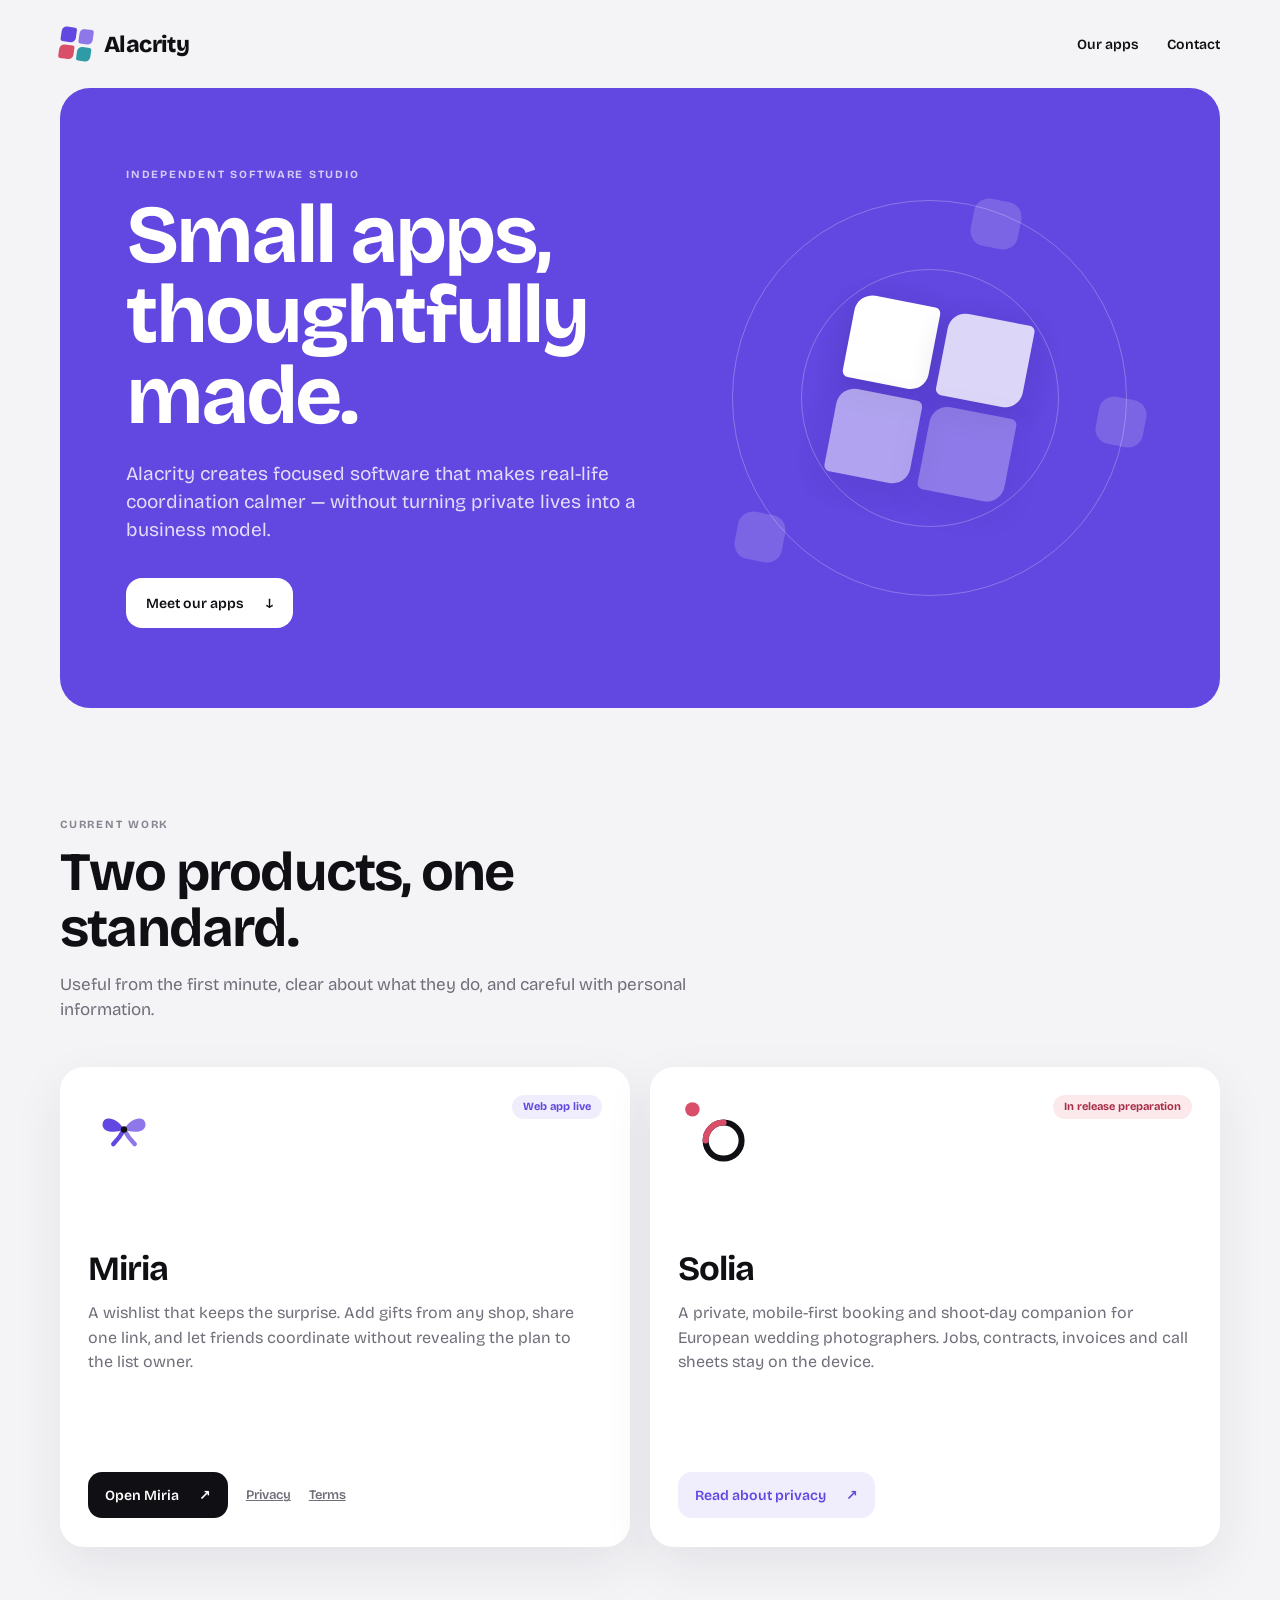
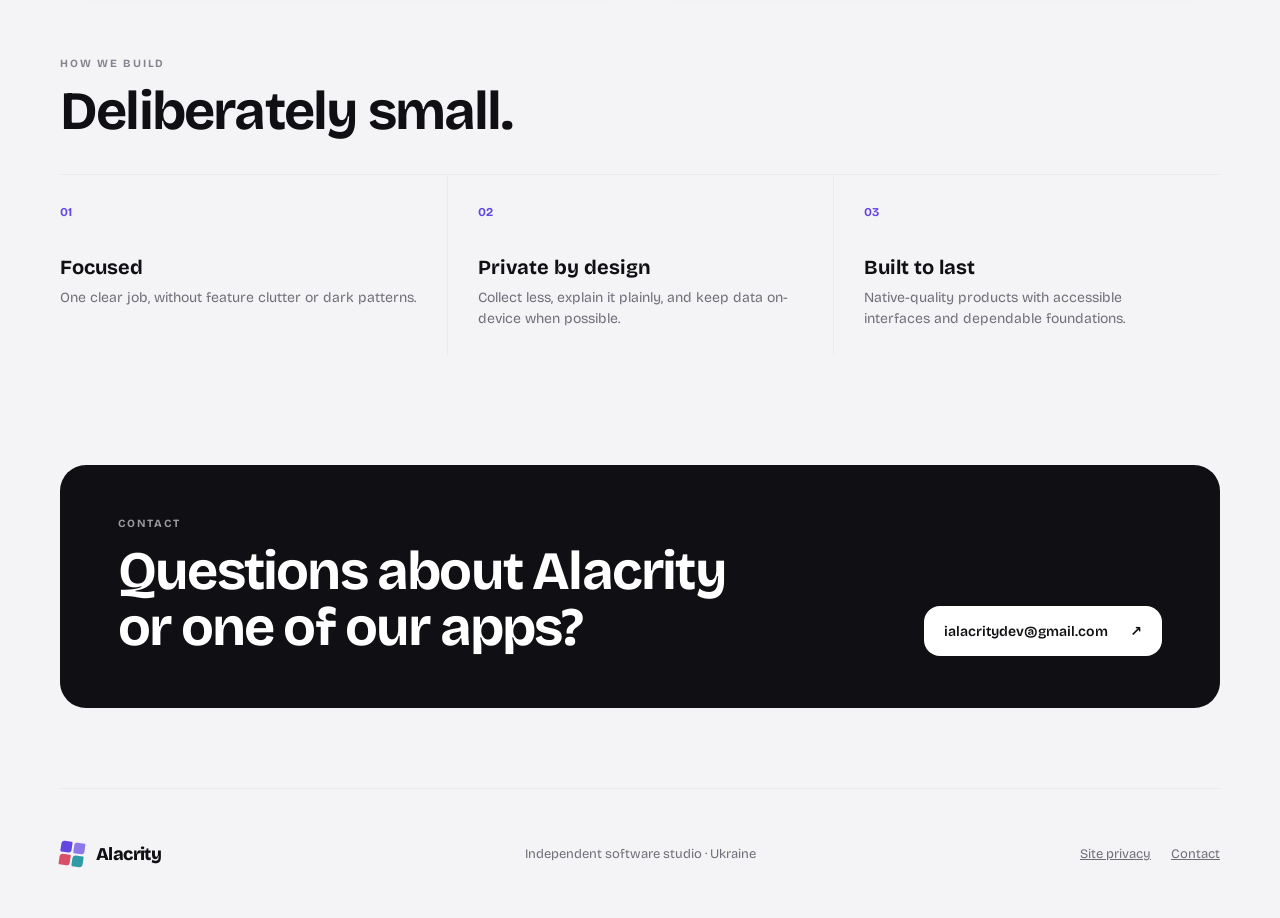
==== index.html @ c8553bc2 "Launch Alacrity studio site" ====
<!doctype html>
<html lang="en">
  <head>
    <meta charset="utf-8" />
    <meta name="viewport" content="width=device-width, initial-scale=1" />
    <meta name="theme-color" content="#F4F4F6" media="(prefers-color-scheme: light)" />
    <meta name="theme-color" content="#0E0E12" media="(prefers-color-scheme: dark)" />
    <meta name="description" content="Alacrity is an independent software studio creating focused, privacy-minded apps." />
    <title>Alacrity — independent software studio</title>
    <link rel="icon" href="/favicon.svg" type="image/svg+xml" />
    <link rel="stylesheet" href="/styles.css" />
  </head>
  <body>
    <header class="nav shell">
      <a class="brand pressable" href="/" aria-label="Alacrity home">
        <span class="brand-mark" aria-hidden="true"><i></i><i></i><i></i><i></i></span>
        <span>Alacrity</span>
      </a>
      <nav aria-label="Main navigation">
        <a class="nav-link pressable" href="#work">Our apps</a>
        <a class="nav-link pressable" href="mailto:ialacritydev@gmail.com">Contact</a>
      </nav>
    </header>

    <main>
      <section class="hero shell">
        <div class="hero-copy">
          <p class="eyebrow">Independent software studio</p>
          <h1>Small apps, thoughtfully made.</h1>
          <p class="lead">Alacrity creates focused software that makes real-life coordination calmer — without turning private lives into a business model.</p>
          <a class="button pressable" href="#work">Meet our apps <span aria-hidden="true">↓</span></a>
        </div>
        <div class="hero-art" aria-hidden="true">
          <div class="orbit orbit-one"></div>
          <div class="orbit orbit-two"></div>
          <div class="tile tile-one"></div>
          <div class="tile tile-two"></div>
          <div class="tile tile-three"></div>
          <div class="art-core"><span></span><span></span><span></span><span></span></div>
        </div>
      </section>

      <section class="section shell" id="work" aria-labelledby="work-title">
        <div class="section-heading">
          <p class="eyebrow">Current work</p>
          <h2 id="work-title">Two products, one standard.</h2>
          <p>Useful from the first minute, clear about what they do, and careful with personal information.</p>
        </div>

        <div class="projects">
          <article class="project project-miria">
            <div class="project-top">
              <img class="app-icon" src="/assets/miria.svg" alt="" width="72" height="72" />
              <span class="status">Web app live</span>
            </div>
            <div>
              <h3>Miria</h3>
              <p>A wishlist that keeps the surprise. Add gifts from any shop, share one link, and let friends coordinate without revealing the plan to the list owner.</p>
            </div>
            <div class="project-links">
              <a class="project-link pressable" href="https://miria-xi.vercel.app">Open Miria <span aria-hidden="true">↗</span></a>
              <a class="text-link pressable" href="https://arch3nemy.github.io/miria-privacy/">Privacy</a>
              <a class="text-link pressable" href="https://miria-xi.vercel.app/terms">Terms</a>
            </div>
          </article>

          <article class="project project-solia">
            <div class="project-top">
              <img class="app-icon" src="/assets/solia.svg" alt="" width="72" height="72" />
              <span class="status status-rose">In release preparation</span>
            </div>
            <div>
              <h3>Solia</h3>
              <p>A private, mobile-first booking and shoot-day companion for European wedding photographers. Jobs, contracts, invoices and call sheets stay on the device.</p>
            </div>
            <div class="project-links">
              <a class="project-link project-link-soft pressable" href="https://arch3nemy.github.io/solia-privacy/">Read about privacy <span aria-hidden="true">↗</span></a>
            </div>
          </article>
        </div>
      </section>

      <section class="principles shell" aria-labelledby="principles-title">
        <div class="section-heading compact">
          <p class="eyebrow">How we build</p>
          <h2 id="principles-title">Deliberately small.</h2>
        </div>
        <div class="principle-grid">
          <article><span class="number">01</span><h3>Focused</h3><p>One clear job, without feature clutter or dark patterns.</p></article>
          <article><span class="number">02</span><h3>Private by design</h3><p>Collect less, explain it plainly, and keep data on-device when possible.</p></article>
          <article><span class="number">03</span><h3>Built to last</h3><p>Native-quality products with accessible interfaces and dependable foundations.</p></article>
        </div>
      </section>

      <section class="contact shell">
        <div>
          <p class="eyebrow eyebrow-light">Contact</p>
          <h2>Questions about Alacrity or one of our apps?</h2>
        </div>
        <a class="button button-light pressable" href="mailto:ialacritydev@gmail.com">ialacritydev@gmail.com <span aria-hidden="true">↗</span></a>
      </section>
    </main>

    <footer class="footer shell">
      <div class="footer-brand"><span class="brand-mark small" aria-hidden="true"><i></i><i></i><i></i><i></i></span><span>Alacrity</span></div>
      <p>Independent software studio · Ukraine</p>
      <div class="footer-links"><a href="/privacy/">Site privacy</a><a href="mailto:ialacritydev@gmail.com">Contact</a></div>
    </footer>
  </body>
</html>
---- styles.css ----
@font-face{font-family:Bricolage;src:url('/assets/bricolage_400.ttf') format('truetype');font-weight:400;font-display:swap}
@font-face{font-family:Bricolage;src:url('/assets/bricolage_600.ttf') format('truetype');font-weight:600;font-display:swap}
@font-face{font-family:Bricolage;src:url('/assets/bricolage_700.ttf') format('truetype');font-weight:700;font-display:swap}
@font-face{font-family:Bricolage;src:url('/assets/bricolage_800.ttf') format('truetype');font-weight:800;font-display:swap}
:root{--background:#f4f4f6;--surface:#fff;--ink:#101014;--muted:#6f6f7a;--faint:#858590;--hairline:#eaeaef;--primary:#6247e0;--primary-soft:#f0edfd;--on-primary-soft:#6247e0;--money:#d94e68;--money-soft:#fbe9ec;--on-money-soft:#a92e48;--contrast:#101014;--on-contrast:#fff;--shadow:0 18px 50px rgba(32,27,58,.08)}
*{box-sizing:border-box}html{scroll-behavior:smooth}body{margin:0;background:var(--background);color:var(--ink);font-family:Bricolage,system-ui,sans-serif;-webkit-font-smoothing:antialiased}.shell{width:min(1160px,calc(100% - 40px));margin-inline:auto}.pressable{transition:transform 140ms cubic-bezier(.05,.7,.1,1),opacity 140ms ease}.pressable:active{transform:scale(.978)}a{color:inherit}.nav{height:88px;display:flex;align-items:center;justify-content:space-between}.brand,.footer-brand{display:inline-flex;align-items:center;gap:12px;font-size:23px;font-weight:800;letter-spacing:-.6px;text-decoration:none}.brand-mark{width:32px;height:32px;display:grid;grid-template-columns:1fr 1fr;gap:3px;transform:rotate(8deg)}.brand-mark i{display:block;background:var(--primary);border-radius:5px 2px 5px 2px}.brand-mark i:nth-child(2){background:#8e78e9}.brand-mark i:nth-child(3){background:#d94e68}.brand-mark i:nth-child(4){background:#2f9ba6}.brand-mark.small{width:24px;height:24px;gap:2px}.brand-mark.small i{border-radius:3px 1px 3px 1px}nav{display:flex;align-items:center;gap:28px}.nav-link{font-size:14px;font-weight:600;text-decoration:none}.hero{min-height:620px;border-radius:30px;background:var(--primary);color:#fff;padding:66px;display:grid;grid-template-columns:minmax(0,1.08fr) minmax(320px,.92fr);align-items:center;gap:52px;overflow:hidden;position:relative}.hero-copy{position:relative;z-index:2}.eyebrow{margin:0 0 14px;font-size:11px;line-height:1.2;font-weight:700;letter-spacing:1.76px;text-transform:uppercase;color:var(--faint)}.hero .eyebrow{color:rgba(255,255,255,.72)}h1,h2,h3,p{margin-top:0}.hero h1{max-width:680px;margin-bottom:24px;font-size:clamp(48px,7vw,82px);line-height:.98;letter-spacing:-3px}.lead{max-width:610px;margin-bottom:34px;font-size:19px;line-height:1.48;color:rgba(255,255,255,.82)}.button{display:inline-flex;align-items:center;justify-content:space-between;gap:22px;min-height:50px;padding:0 20px;border-radius:16px;background:var(--contrast);color:var(--on-contrast);font-size:14px;font-weight:600;text-decoration:none}.hero .button{background:#fff;color:#101014}.hero-art{position:relative;aspect-ratio:1;max-width:430px;margin:auto;width:100%}.orbit{position:absolute;border:1px solid rgba(255,255,255,.26);border-radius:50%}.orbit-one{inset:4%}.orbit-two{inset:20%}.art-core{position:absolute;inset:29%;display:grid;grid-template-columns:1fr 1fr;gap:10px;transform:rotate(11deg)}.art-core span{background:#fff;border-radius:18px 6px 18px 6px;box-shadow:0 8px 30px rgba(31,19,87,.2)}.art-core span:nth-child(2){opacity:.78}.art-core span:nth-child(3){opacity:.5}.art-core span:nth-child(4){opacity:.28}.tile{position:absolute;width:48px;height:48px;border-radius:15px;background:rgba(255,255,255,.16);transform:rotate(11deg)}.tile-one{top:4%;right:29%}.tile-two{right:0;top:50%}.tile-three{left:5%;bottom:12%}.section{padding-block:110px}.section-heading{max-width:640px;margin-bottom:44px}.section-heading h2,.principles h2,.contact h2{margin-bottom:14px;font-size:clamp(34px,5vw,54px);line-height:1.04;letter-spacing:-1.8px}.section-heading>p:last-child{font-size:17px;line-height:1.5;color:var(--muted)}.projects{display:grid;grid-template-columns:1fr 1fr;gap:20px}.project{min-height:480px;padding:28px;border-radius:24px;background:var(--surface);display:flex;flex-direction:column;justify-content:space-between;gap:46px;box-shadow:var(--shadow)}.project-top{display:flex;align-items:flex-start;justify-content:space-between;gap:16px}.app-icon{display:block;border-radius:18px}.status{display:inline-flex;min-height:24px;align-items:center;padding:0 11px;border-radius:999px;background:var(--primary-soft);color:var(--on-primary-soft);font-size:11px;font-weight:700}.status-rose{background:var(--money-soft);color:var(--on-money-soft)}.project h3{font-size:34px;letter-spacing:-1px;margin-bottom:12px}.project p{font-size:16px;line-height:1.55;color:var(--muted);max-width:510px}.project-links{display:flex;align-items:center;gap:18px;flex-wrap:wrap}.project-link{min-height:46px;padding:0 17px;border-radius:14px;background:var(--contrast);color:var(--on-contrast);display:inline-flex;align-items:center;gap:20px;text-decoration:none;font-size:14px;font-weight:600}.project-link-soft{background:var(--primary-soft);color:var(--on-primary-soft)}.text-link{font-size:13px;font-weight:600;color:var(--muted)}.principles{padding-bottom:110px}.compact{margin-bottom:34px}.principle-grid{border-top:1px solid var(--hairline);display:grid;grid-template-columns:repeat(3,1fr)}.principle-grid article{padding:30px 30px 12px 0}.principle-grid article+article{padding-left:30px;border-left:1px solid var(--hairline)}.number{display:block;margin-bottom:36px;color:var(--primary);font-weight:700;font-size:12px}.principle-grid h3{font-size:20px;margin-bottom:8px}.principle-grid p{color:var(--muted);line-height:1.5;font-size:14px}.contact{margin-bottom:80px;padding:52px 58px;border-radius:26px;background:var(--contrast);color:var(--on-contrast);display:flex;align-items:flex-end;justify-content:space-between;gap:40px}.contact h2{max-width:670px;margin-bottom:0}.eyebrow-light{color:rgba(255,255,255,.58)}.button-light{background:#fff;color:#101014;white-space:nowrap}.footer{min-height:130px;border-top:1px solid var(--hairline);display:grid;grid-template-columns:1fr auto 1fr;align-items:center;gap:20px}.footer-brand{font-size:18px}.footer p{margin:0;color:var(--muted);font-size:13px}.footer-links{justify-self:end;display:flex;gap:20px}.footer-links a{font-size:13px;color:var(--muted)}.policy{max-width:760px;padding:74px 0 100px}.policy h1{font-size:clamp(48px,8vw,72px);letter-spacing:-2.5px;line-height:1;margin-bottom:22px}.policy-lead{font-size:20px;line-height:1.5;color:var(--muted);margin-bottom:58px}.policy section{padding:30px 0;border-top:1px solid var(--hairline)}.policy section h2{font-size:22px;margin-bottom:10px}.policy section p{line-height:1.6;color:var(--muted)}.policy section a{color:var(--ink);font-weight:600}.policy>.button{margin-top:28px}
@media(max-width:800px){.hero{min-height:auto;padding:44px 30px;grid-template-columns:1fr}.hero-art{max-width:320px}.projects{grid-template-columns:1fr}.project{min-height:430px}.principle-grid{grid-template-columns:1fr}.principle-grid article,.principle-grid article+article{padding:25px 0;border-left:0;border-top:1px solid var(--hairline)}.principle-grid{border-top:0}.number{margin-bottom:18px}.contact{align-items:flex-start;flex-direction:column}.footer{padding:32px 0;grid-template-columns:1fr 1fr}.footer p{grid-column:1/-1;grid-row:2}.footer-links{justify-self:end}}
@media(max-width:520px){.shell{width:min(100% - 32px,1160px)}.nav{height:74px}.nav nav{gap:16px}.nav nav .nav-link:first-child{display:none}.hero{width:100%;border-radius:0;padding:48px 20px 36px}.hero h1{font-size:47px;letter-spacing:-2px}.lead{font-size:17px}.hero-art{max-width:250px}.section{padding-block:76px}.project{padding:22px;min-height:440px}.contact{width:100%;border-radius:0;margin-bottom:0;padding:44px 20px}.contact .button{width:100%}.footer{border-top:0}.footer-links{display:none}}
@media(prefers-reduced-motion:reduce){html{scroll-behavior:auto}.pressable{transition:none}}
@media(prefers-color-scheme:dark){:root{--background:#0e0e12;--surface:#1a1a21;--ink:#f2f2f5;--muted:#a8a8b3;--faint:#858590;--hairline:#2a2a33;--primary-soft:#262048;--on-primary-soft:#b9aaff;--money-soft:#3a1f27;--on-money-soft:#f7a3b0;--contrast:#f2f2f5;--on-contrast:#0e0e12;--shadow:none}.app-icon{background:#fff}.project-link-soft{color:var(--on-primary-soft)}}
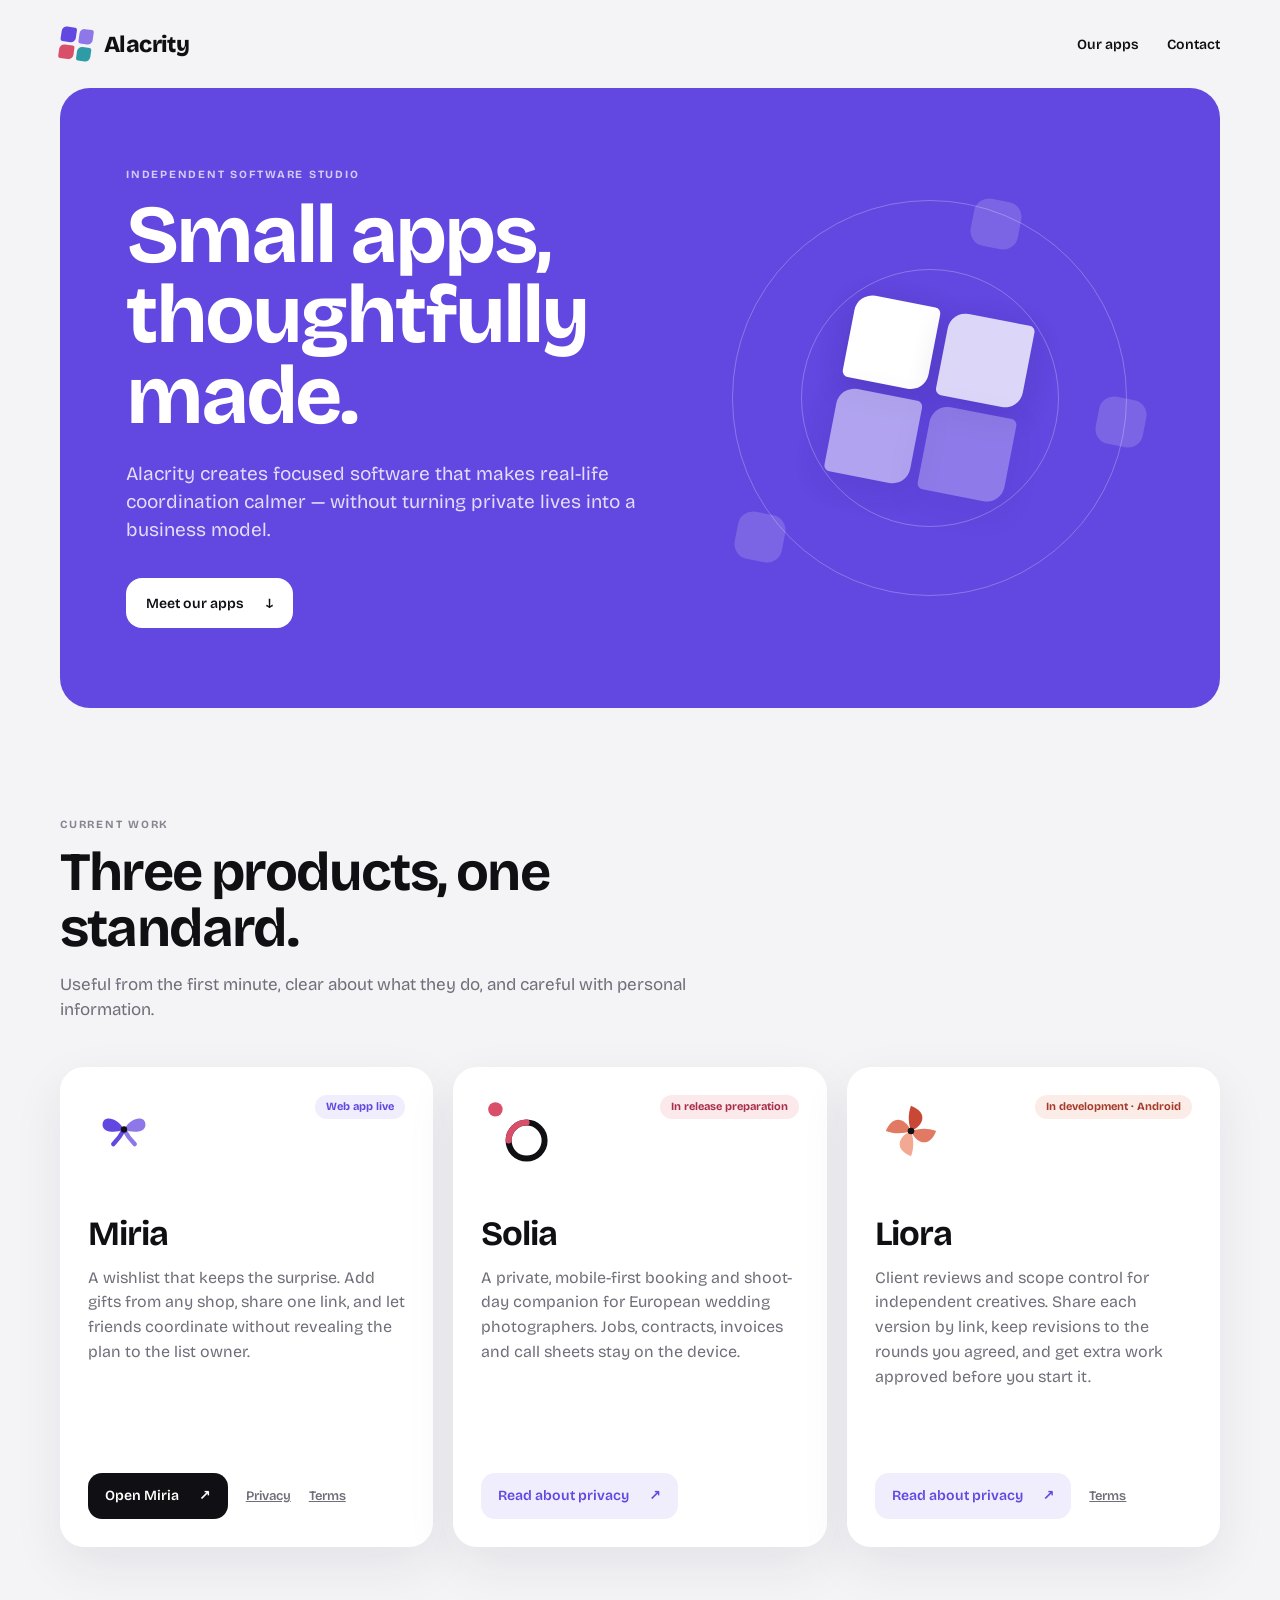
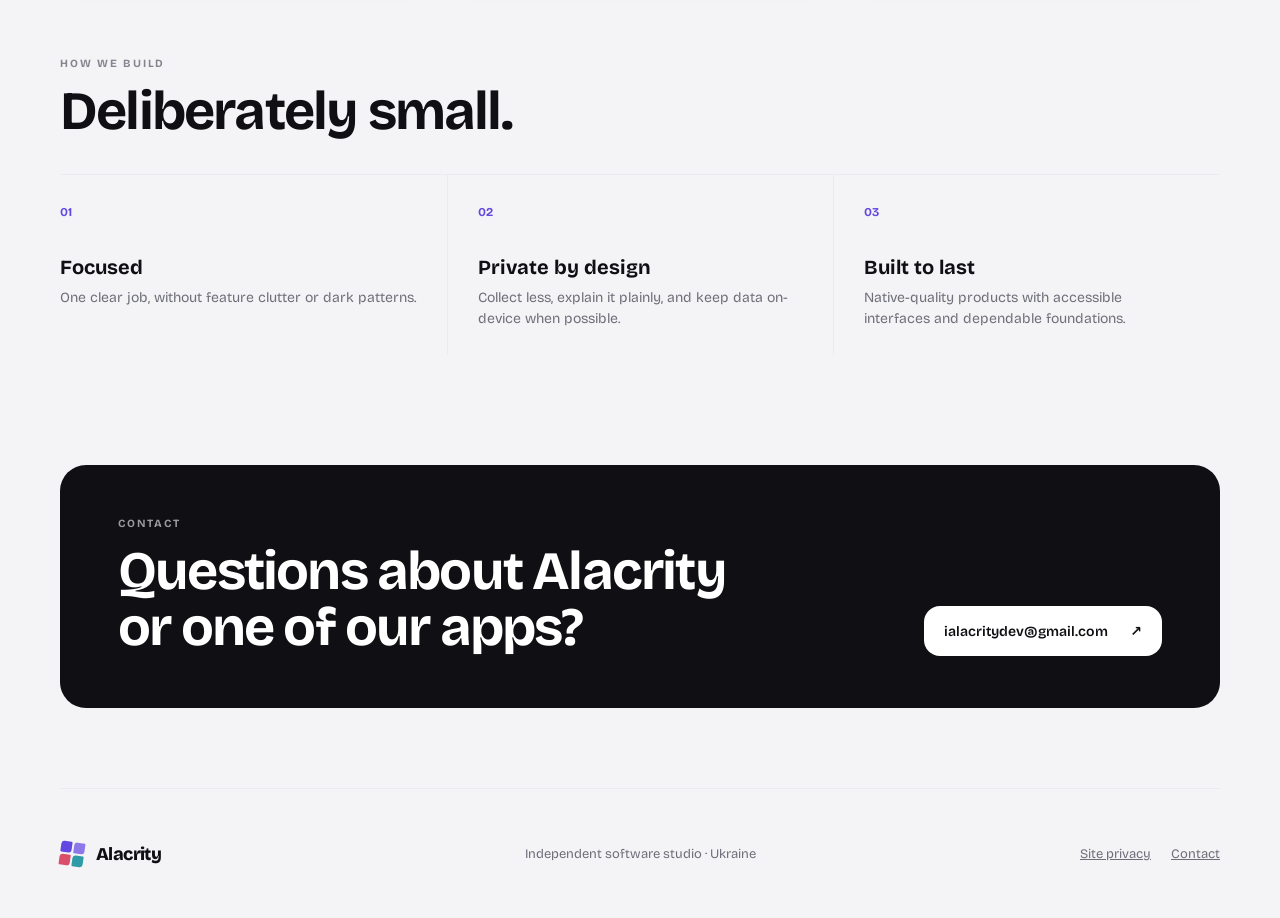
==== commit 3abc369e: "Add Liora to the apps section A third card with the pinwheel mark, an "In development · Android" sta" ====
--- a/index.html
+++ b/index.html
@@ -43,7 +43,7 @@
       <section class="section shell" id="work" aria-labelledby="work-title">
         <div class="section-heading">
           <p class="eyebrow">Current work</p>
-          <h2 id="work-title">Two products, one standard.</h2>
+          <h2 id="work-title">Three products, one standard.</h2>
           <p>Useful from the first minute, clear about what they do, and careful with personal information.</p>
         </div>
 
@@ -77,6 +77,20 @@
               <a class="project-link project-link-soft pressable" href="https://arch3nemy.github.io/solia-privacy/">Read about privacy <span aria-hidden="true">↗</span></a>
             </div>
           </article>
+          <article class="project project-liora">
+            <div class="project-top">
+              <img class="app-icon" src="/assets/liora.svg" alt="" width="72" height="72" />
+              <span class="status status-coral">In development · Android</span>
+            </div>
+            <div>
+              <h3>Liora</h3>
+              <p>Client reviews and scope control for independent creatives. Share each version by link, keep revisions to the rounds you agreed, and get extra work approved before you start it.</p>
+            </div>
+            <div class="project-links">
+              <a class="project-link project-link-soft pressable" href="https://liora-864c6.web.app/privacy">Read about privacy <span aria-hidden="true">↗</span></a>
+              <a class="text-link pressable" href="https://liora-864c6.web.app/terms">Terms</a>
+            </div>
+          </article>
         </div>
       </section>
 
--- a/styles.css
+++ b/styles.css
@@ -2,9 +2,10 @@
 @font-face{font-family:Bricolage;src:url('/assets/bricolage_600.ttf') format('truetype');font-weight:600;font-display:swap}
 @font-face{font-family:Bricolage;src:url('/assets/bricolage_700.ttf') format('truetype');font-weight:700;font-display:swap}
 @font-face{font-family:Bricolage;src:url('/assets/bricolage_800.ttf') format('truetype');font-weight:800;font-display:swap}
-:root{--background:#f4f4f6;--surface:#fff;--ink:#101014;--muted:#6f6f7a;--faint:#858590;--hairline:#eaeaef;--primary:#6247e0;--primary-soft:#f0edfd;--on-primary-soft:#6247e0;--money:#d94e68;--money-soft:#fbe9ec;--on-money-soft:#a92e48;--contrast:#101014;--on-contrast:#fff;--shadow:0 18px 50px rgba(32,27,58,.08)}
-*{box-sizing:border-box}html{scroll-behavior:smooth}body{margin:0;background:var(--background);color:var(--ink);font-family:Bricolage,system-ui,sans-serif;-webkit-font-smoothing:antialiased}.shell{width:min(1160px,calc(100% - 40px));margin-inline:auto}.pressable{transition:transform 140ms cubic-bezier(.05,.7,.1,1),opacity 140ms ease}.pressable:active{transform:scale(.978)}a{color:inherit}.nav{height:88px;display:flex;align-items:center;justify-content:space-between}.brand,.footer-brand{display:inline-flex;align-items:center;gap:12px;font-size:23px;font-weight:800;letter-spacing:-.6px;text-decoration:none}.brand-mark{width:32px;height:32px;display:grid;grid-template-columns:1fr 1fr;gap:3px;transform:rotate(8deg)}.brand-mark i{display:block;background:var(--primary);border-radius:5px 2px 5px 2px}.brand-mark i:nth-child(2){background:#8e78e9}.brand-mark i:nth-child(3){background:#d94e68}.brand-mark i:nth-child(4){background:#2f9ba6}.brand-mark.small{width:24px;height:24px;gap:2px}.brand-mark.small i{border-radius:3px 1px 3px 1px}nav{display:flex;align-items:center;gap:28px}.nav-link{font-size:14px;font-weight:600;text-decoration:none}.hero{min-height:620px;border-radius:30px;background:var(--primary);color:#fff;padding:66px;display:grid;grid-template-columns:minmax(0,1.08fr) minmax(320px,.92fr);align-items:center;gap:52px;overflow:hidden;position:relative}.hero-copy{position:relative;z-index:2}.eyebrow{margin:0 0 14px;font-size:11px;line-height:1.2;font-weight:700;letter-spacing:1.76px;text-transform:uppercase;color:var(--faint)}.hero .eyebrow{color:rgba(255,255,255,.72)}h1,h2,h3,p{margin-top:0}.hero h1{max-width:680px;margin-bottom:24px;font-size:clamp(48px,7vw,82px);line-height:.98;letter-spacing:-3px}.lead{max-width:610px;margin-bottom:34px;font-size:19px;line-height:1.48;color:rgba(255,255,255,.82)}.button{display:inline-flex;align-items:center;justify-content:space-between;gap:22px;min-height:50px;padding:0 20px;border-radius:16px;background:var(--contrast);color:var(--on-contrast);font-size:14px;font-weight:600;text-decoration:none}.hero .button{background:#fff;color:#101014}.hero-art{position:relative;aspect-ratio:1;max-width:430px;margin:auto;width:100%}.orbit{position:absolute;border:1px solid rgba(255,255,255,.26);border-radius:50%}.orbit-one{inset:4%}.orbit-two{inset:20%}.art-core{position:absolute;inset:29%;display:grid;grid-template-columns:1fr 1fr;gap:10px;transform:rotate(11deg)}.art-core span{background:#fff;border-radius:18px 6px 18px 6px;box-shadow:0 8px 30px rgba(31,19,87,.2)}.art-core span:nth-child(2){opacity:.78}.art-core span:nth-child(3){opacity:.5}.art-core span:nth-child(4){opacity:.28}.tile{position:absolute;width:48px;height:48px;border-radius:15px;background:rgba(255,255,255,.16);transform:rotate(11deg)}.tile-one{top:4%;right:29%}.tile-two{right:0;top:50%}.tile-three{left:5%;bottom:12%}.section{padding-block:110px}.section-heading{max-width:640px;margin-bottom:44px}.section-heading h2,.principles h2,.contact h2{margin-bottom:14px;font-size:clamp(34px,5vw,54px);line-height:1.04;letter-spacing:-1.8px}.section-heading>p:last-child{font-size:17px;line-height:1.5;color:var(--muted)}.projects{display:grid;grid-template-columns:1fr 1fr;gap:20px}.project{min-height:480px;padding:28px;border-radius:24px;background:var(--surface);display:flex;flex-direction:column;justify-content:space-between;gap:46px;box-shadow:var(--shadow)}.project-top{display:flex;align-items:flex-start;justify-content:space-between;gap:16px}.app-icon{display:block;border-radius:18px}.status{display:inline-flex;min-height:24px;align-items:center;padding:0 11px;border-radius:999px;background:var(--primary-soft);color:var(--on-primary-soft);font-size:11px;font-weight:700}.status-rose{background:var(--money-soft);color:var(--on-money-soft)}.project h3{font-size:34px;letter-spacing:-1px;margin-bottom:12px}.project p{font-size:16px;line-height:1.55;color:var(--muted);max-width:510px}.project-links{display:flex;align-items:center;gap:18px;flex-wrap:wrap}.project-link{min-height:46px;padding:0 17px;border-radius:14px;background:var(--contrast);color:var(--on-contrast);display:inline-flex;align-items:center;gap:20px;text-decoration:none;font-size:14px;font-weight:600}.project-link-soft{background:var(--primary-soft);color:var(--on-primary-soft)}.text-link{font-size:13px;font-weight:600;color:var(--muted)}.principles{padding-bottom:110px}.compact{margin-bottom:34px}.principle-grid{border-top:1px solid var(--hairline);display:grid;grid-template-columns:repeat(3,1fr)}.principle-grid article{padding:30px 30px 12px 0}.principle-grid article+article{padding-left:30px;border-left:1px solid var(--hairline)}.number{display:block;margin-bottom:36px;color:var(--primary);font-weight:700;font-size:12px}.principle-grid h3{font-size:20px;margin-bottom:8px}.principle-grid p{color:var(--muted);line-height:1.5;font-size:14px}.contact{margin-bottom:80px;padding:52px 58px;border-radius:26px;background:var(--contrast);color:var(--on-contrast);display:flex;align-items:flex-end;justify-content:space-between;gap:40px}.contact h2{max-width:670px;margin-bottom:0}.eyebrow-light{color:rgba(255,255,255,.58)}.button-light{background:#fff;color:#101014;white-space:nowrap}.footer{min-height:130px;border-top:1px solid var(--hairline);display:grid;grid-template-columns:1fr auto 1fr;align-items:center;gap:20px}.footer-brand{font-size:18px}.footer p{margin:0;color:var(--muted);font-size:13px}.footer-links{justify-self:end;display:flex;gap:20px}.footer-links a{font-size:13px;color:var(--muted)}.policy{max-width:760px;padding:74px 0 100px}.policy h1{font-size:clamp(48px,8vw,72px);letter-spacing:-2.5px;line-height:1;margin-bottom:22px}.policy-lead{font-size:20px;line-height:1.5;color:var(--muted);margin-bottom:58px}.policy section{padding:30px 0;border-top:1px solid var(--hairline)}.policy section h2{font-size:22px;margin-bottom:10px}.policy section p{line-height:1.6;color:var(--muted)}.policy section a{color:var(--ink);font-weight:600}.policy>.button{margin-top:28px}
+:root{--background:#f4f4f6;--surface:#fff;--ink:#101014;--muted:#6f6f7a;--faint:#858590;--hairline:#eaeaef;--primary:#6247e0;--primary-soft:#f0edfd;--on-primary-soft:#6247e0;--money:#d94e68;--money-soft:#fbe9ec;--on-money-soft:#a92e48;--coral-soft:#fcece7;--on-coral-soft:#a63a2b;--contrast:#101014;--on-contrast:#fff;--shadow:0 18px 50px rgba(32,27,58,.08)}
+*{box-sizing:border-box}html{scroll-behavior:smooth}body{margin:0;background:var(--background);color:var(--ink);font-family:Bricolage,system-ui,sans-serif;-webkit-font-smoothing:antialiased}.shell{width:min(1160px,calc(100% - 40px));margin-inline:auto}.pressable{transition:transform 140ms cubic-bezier(.05,.7,.1,1),opacity 140ms ease}.pressable:active{transform:scale(.978)}a{color:inherit}.nav{height:88px;display:flex;align-items:center;justify-content:space-between}.brand,.footer-brand{display:inline-flex;align-items:center;gap:12px;font-size:23px;font-weight:800;letter-spacing:-.6px;text-decoration:none}.brand-mark{width:32px;height:32px;display:grid;grid-template-columns:1fr 1fr;gap:3px;transform:rotate(8deg)}.brand-mark i{display:block;background:var(--primary);border-radius:5px 2px 5px 2px}.brand-mark i:nth-child(2){background:#8e78e9}.brand-mark i:nth-child(3){background:#d94e68}.brand-mark i:nth-child(4){background:#2f9ba6}.brand-mark.small{width:24px;height:24px;gap:2px}.brand-mark.small i{border-radius:3px 1px 3px 1px}nav{display:flex;align-items:center;gap:28px}.nav-link{font-size:14px;font-weight:600;text-decoration:none}.hero{min-height:620px;border-radius:30px;background:var(--primary);color:#fff;padding:66px;display:grid;grid-template-columns:minmax(0,1.08fr) minmax(320px,.92fr);align-items:center;gap:52px;overflow:hidden;position:relative}.hero-copy{position:relative;z-index:2}.eyebrow{margin:0 0 14px;font-size:11px;line-height:1.2;font-weight:700;letter-spacing:1.76px;text-transform:uppercase;color:var(--faint)}.hero .eyebrow{color:rgba(255,255,255,.72)}h1,h2,h3,p{margin-top:0}.hero h1{max-width:680px;margin-bottom:24px;font-size:clamp(48px,7vw,82px);line-height:.98;letter-spacing:-3px}.lead{max-width:610px;margin-bottom:34px;font-size:19px;line-height:1.48;color:rgba(255,255,255,.82)}.button{display:inline-flex;align-items:center;justify-content:space-between;gap:22px;min-height:50px;padding:0 20px;border-radius:16px;background:var(--contrast);color:var(--on-contrast);font-size:14px;font-weight:600;text-decoration:none}.hero .button{background:#fff;color:#101014}.hero-art{position:relative;aspect-ratio:1;max-width:430px;margin:auto;width:100%}.orbit{position:absolute;border:1px solid rgba(255,255,255,.26);border-radius:50%}.orbit-one{inset:4%}.orbit-two{inset:20%}.art-core{position:absolute;inset:29%;display:grid;grid-template-columns:1fr 1fr;gap:10px;transform:rotate(11deg)}.art-core span{background:#fff;border-radius:18px 6px 18px 6px;box-shadow:0 8px 30px rgba(31,19,87,.2)}.art-core span:nth-child(2){opacity:.78}.art-core span:nth-child(3){opacity:.5}.art-core span:nth-child(4){opacity:.28}.tile{position:absolute;width:48px;height:48px;border-radius:15px;background:rgba(255,255,255,.16);transform:rotate(11deg)}.tile-one{top:4%;right:29%}.tile-two{right:0;top:50%}.tile-three{left:5%;bottom:12%}.section{padding-block:110px}.section-heading{max-width:640px;margin-bottom:44px}.section-heading h2,.principles h2,.contact h2{margin-bottom:14px;font-size:clamp(34px,5vw,54px);line-height:1.04;letter-spacing:-1.8px}.section-heading>p:last-child{font-size:17px;line-height:1.5;color:var(--muted)}.projects{display:grid;grid-template-columns:repeat(3,1fr);gap:20px}.project{min-height:480px;padding:28px;border-radius:24px;background:var(--surface);display:flex;flex-direction:column;justify-content:space-between;gap:46px;box-shadow:var(--shadow)}.project>div:nth-child(2){flex:1}.project-top{display:flex;align-items:flex-start;justify-content:space-between;gap:16px}.app-icon{display:block;border-radius:18px}.status{display:inline-flex;min-height:24px;align-items:center;padding:0 11px;border-radius:999px;background:var(--primary-soft);color:var(--on-primary-soft);font-size:11px;font-weight:700}.status-rose{background:var(--money-soft);color:var(--on-money-soft)}.status-coral{background:var(--coral-soft);color:var(--on-coral-soft)}.project h3{font-size:34px;letter-spacing:-1px;margin-bottom:12px}.project p{font-size:16px;line-height:1.55;color:var(--muted);max-width:510px}.project-links{display:flex;align-items:center;gap:18px;flex-wrap:wrap}.project-link{min-height:46px;padding:0 17px;border-radius:14px;background:var(--contrast);color:var(--on-contrast);display:inline-flex;align-items:center;gap:20px;text-decoration:none;font-size:14px;font-weight:600}.project-link-soft{background:var(--primary-soft);color:var(--on-primary-soft)}.text-link{font-size:13px;font-weight:600;color:var(--muted)}.principles{padding-bottom:110px}.compact{margin-bottom:34px}.principle-grid{border-top:1px solid var(--hairline);display:grid;grid-template-columns:repeat(3,1fr)}.principle-grid article{padding:30px 30px 12px 0}.principle-grid article+article{padding-left:30px;border-left:1px solid var(--hairline)}.number{display:block;margin-bottom:36px;color:var(--primary);font-weight:700;font-size:12px}.principle-grid h3{font-size:20px;margin-bottom:8px}.principle-grid p{color:var(--muted);line-height:1.5;font-size:14px}.contact{margin-bottom:80px;padding:52px 58px;border-radius:26px;background:var(--contrast);color:var(--on-contrast);display:flex;align-items:flex-end;justify-content:space-between;gap:40px}.contact h2{max-width:670px;margin-bottom:0}.eyebrow-light{color:rgba(255,255,255,.58)}.button-light{background:#fff;color:#101014;white-space:nowrap}.footer{min-height:130px;border-top:1px solid var(--hairline);display:grid;grid-template-columns:1fr auto 1fr;align-items:center;gap:20px}.footer-brand{font-size:18px}.footer p{margin:0;color:var(--muted);font-size:13px}.footer-links{justify-self:end;display:flex;gap:20px}.footer-links a{font-size:13px;color:var(--muted)}.policy{max-width:760px;padding:74px 0 100px}.policy h1{font-size:clamp(48px,8vw,72px);letter-spacing:-2.5px;line-height:1;margin-bottom:22px}.policy-lead{font-size:20px;line-height:1.5;color:var(--muted);margin-bottom:58px}.policy section{padding:30px 0;border-top:1px solid var(--hairline)}.policy section h2{font-size:22px;margin-bottom:10px}.policy section p{line-height:1.6;color:var(--muted)}.policy section a{color:var(--ink);font-weight:600}.policy>.button{margin-top:28px}
+@media(max-width:1020px){.projects{grid-template-columns:1fr 1fr}.project:last-child:nth-child(odd){grid-column:1/-1;min-height:auto}}
 @media(max-width:800px){.hero{min-height:auto;padding:44px 30px;grid-template-columns:1fr}.hero-art{max-width:320px}.projects{grid-template-columns:1fr}.project{min-height:430px}.principle-grid{grid-template-columns:1fr}.principle-grid article,.principle-grid article+article{padding:25px 0;border-left:0;border-top:1px solid var(--hairline)}.principle-grid{border-top:0}.number{margin-bottom:18px}.contact{align-items:flex-start;flex-direction:column}.footer{padding:32px 0;grid-template-columns:1fr 1fr}.footer p{grid-column:1/-1;grid-row:2}.footer-links{justify-self:end}}
 @media(max-width:520px){.shell{width:min(100% - 32px,1160px)}.nav{height:74px}.nav nav{gap:16px}.nav nav .nav-link:first-child{display:none}.hero{width:100%;border-radius:0;padding:48px 20px 36px}.hero h1{font-size:47px;letter-spacing:-2px}.lead{font-size:17px}.hero-art{max-width:250px}.section{padding-block:76px}.project{padding:22px;min-height:440px}.contact{width:100%;border-radius:0;margin-bottom:0;padding:44px 20px}.contact .button{width:100%}.footer{border-top:0}.footer-links{display:none}}
 @media(prefers-reduced-motion:reduce){html{scroll-behavior:auto}.pressable{transition:none}}
-@media(prefers-color-scheme:dark){:root{--background:#0e0e12;--surface:#1a1a21;--ink:#f2f2f5;--muted:#a8a8b3;--faint:#858590;--hairline:#2a2a33;--primary-soft:#262048;--on-primary-soft:#b9aaff;--money-soft:#3a1f27;--on-money-soft:#f7a3b0;--contrast:#f2f2f5;--on-contrast:#0e0e12;--shadow:none}.app-icon{background:#fff}.project-link-soft{color:var(--on-primary-soft)}}
+@media(prefers-color-scheme:dark){:root{--background:#0e0e12;--surface:#1a1a21;--ink:#f2f2f5;--muted:#a8a8b3;--faint:#858590;--hairline:#2a2a33;--primary-soft:#262048;--on-primary-soft:#b9aaff;--money-soft:#3a1f27;--on-money-soft:#f7a3b0;--coral-soft:#3a231d;--on-coral-soft:#f2a893;--contrast:#f2f2f5;--on-contrast:#0e0e12;--shadow:none}.app-icon{background:#fff}.project-link-soft{color:var(--on-primary-soft)}}
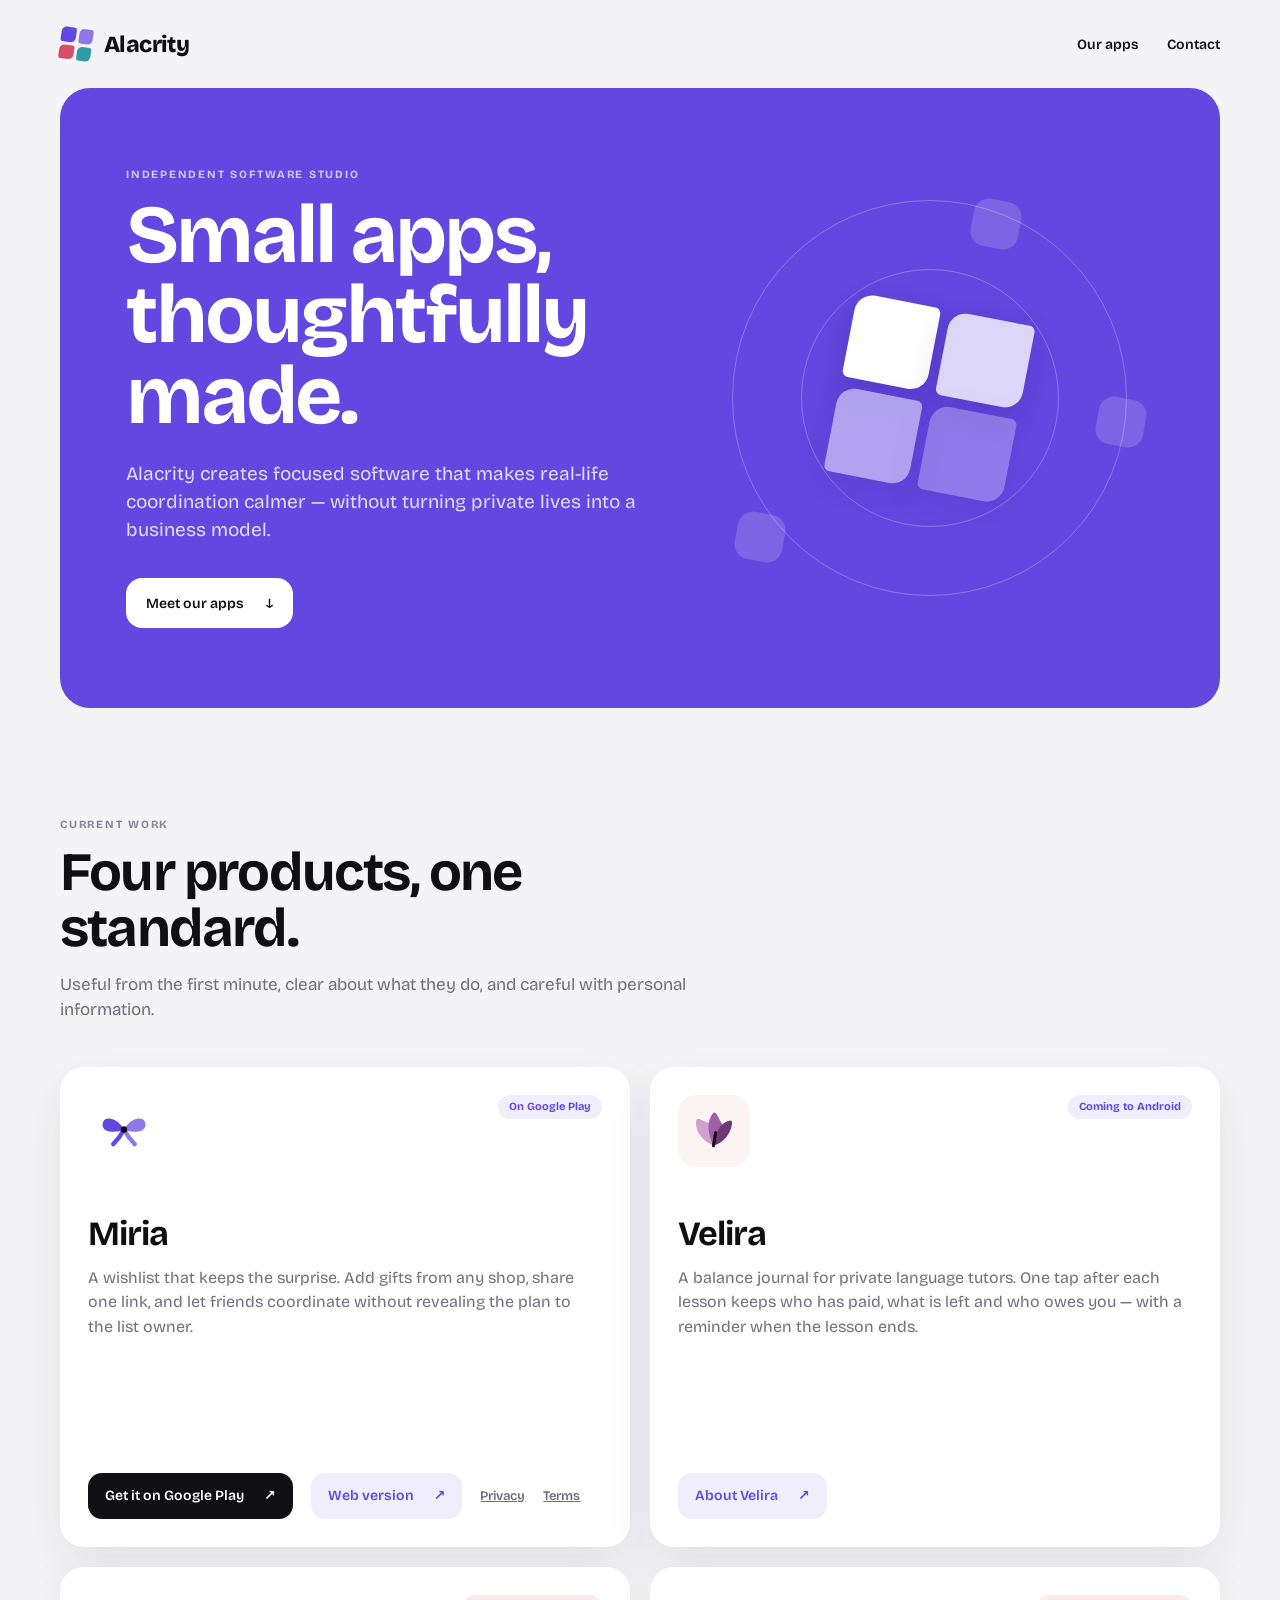
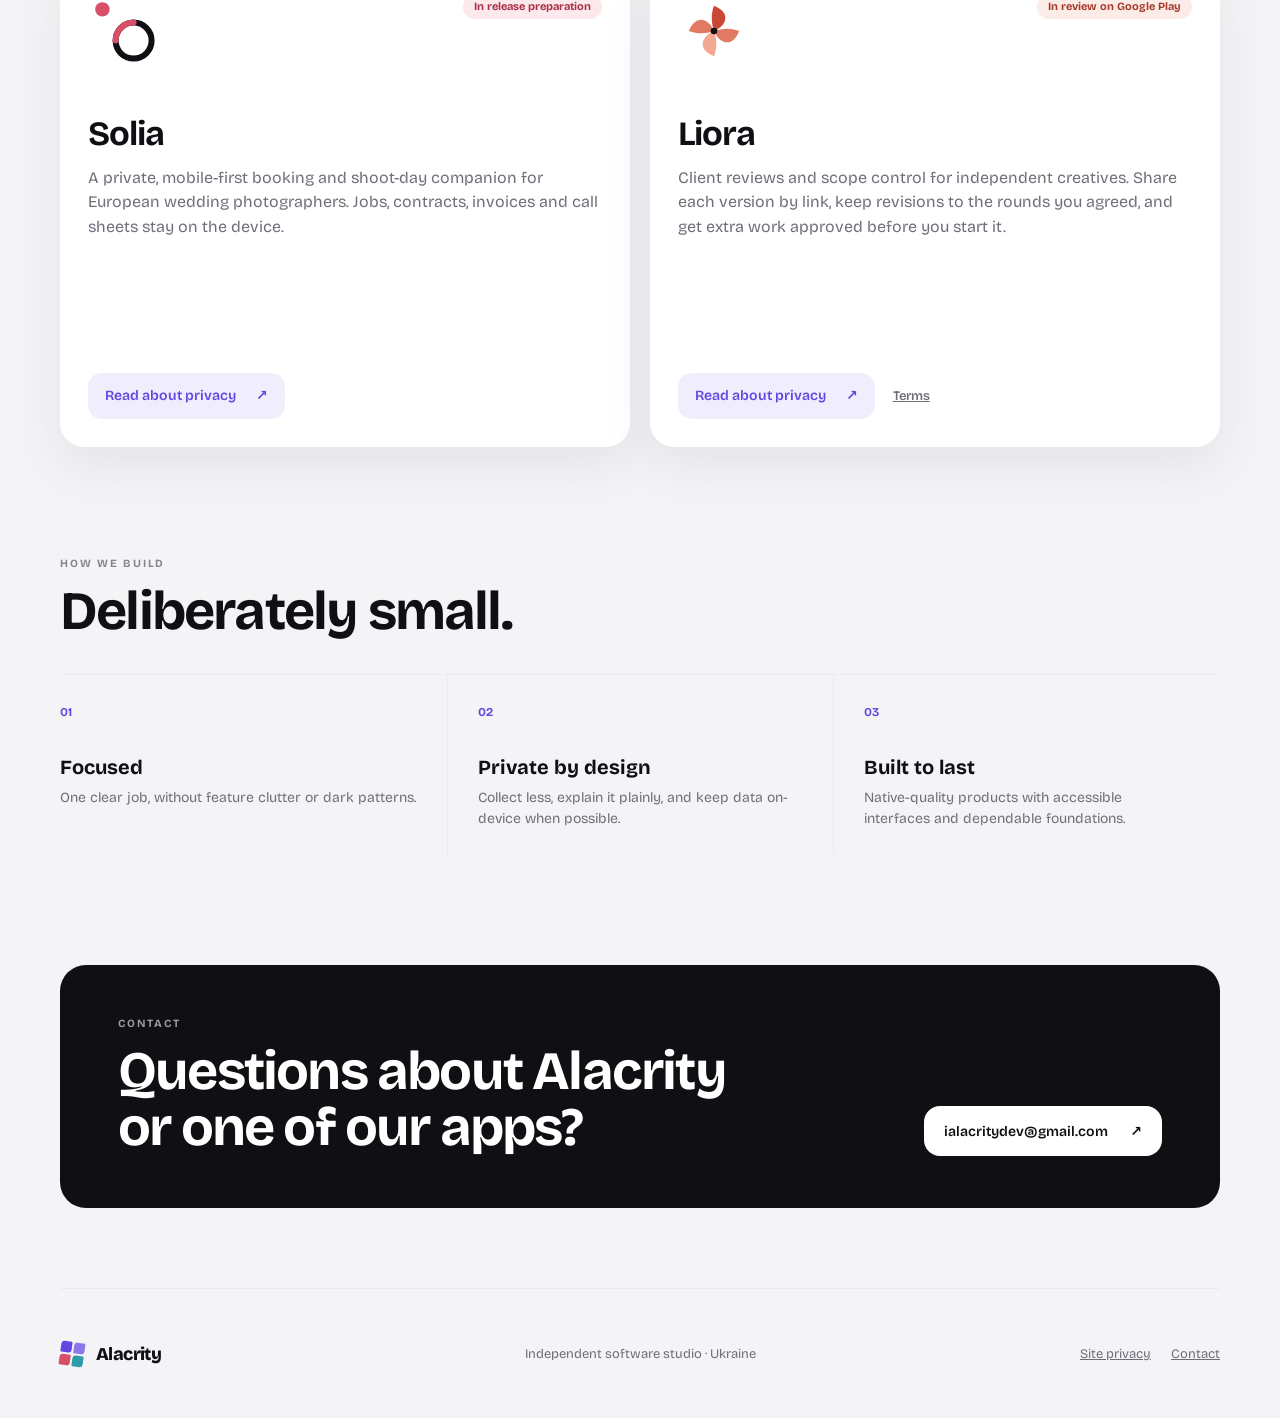
==== commit 2ace4701: "Miria on Google Play; Velira and Liora join the studio page Miria's card now leads to its Play listi" ====
--- a/index.html
+++ b/index.html
@@ -43,7 +43,7 @@
       <section class="section shell" id="work" aria-labelledby="work-title">
         <div class="section-heading">
           <p class="eyebrow">Current work</p>
-          <h2 id="work-title">Three products, one standard.</h2>
+          <h2 id="work-title">Four products, one standard.</h2>
           <p>Useful from the first minute, clear about what they do, and careful with personal information.</p>
         </div>
 
@@ -51,16 +51,31 @@
           <article class="project project-miria">
             <div class="project-top">
               <img class="app-icon" src="/assets/miria.svg" alt="" width="72" height="72" />
-              <span class="status">Web app live</span>
+              <span class="status">On Google Play</span>
             </div>
             <div>
               <h3>Miria</h3>
               <p>A wishlist that keeps the surprise. Add gifts from any shop, share one link, and let friends coordinate without revealing the plan to the list owner.</p>
             </div>
             <div class="project-links">
-              <a class="project-link pressable" href="https://miria-xi.vercel.app">Open Miria <span aria-hidden="true">↗</span></a>
+              <a class="project-link pressable" href="https://play.google.com/store/apps/details?id=com.alacrity.miria">Get it on Google Play <span aria-hidden="true">↗</span></a>
+              <a class="project-link project-link-soft pressable" href="https://miria-xi.vercel.app">Web version <span aria-hidden="true">↗</span></a>
               <a class="text-link pressable" href="https://arch3nemy.github.io/miria-privacy/">Privacy</a>
               <a class="text-link pressable" href="https://miria-xi.vercel.app/terms">Terms</a>
+            </div>
+          </article>
+
+          <article class="project project-velira">
+            <div class="project-top">
+              <img class="app-icon" src="/assets/velira.png" alt="" width="72" height="72" />
+              <span class="status">Coming to Android</span>
+            </div>
+            <div>
+              <h3>Velira</h3>
+              <p>A balance journal for private language tutors. One tap after each lesson keeps who has paid, what is left and who owes you — with a reminder when the lesson ends.</p>
+            </div>
+            <div class="project-links">
+              <a class="project-link project-link-soft pressable" href="https://velira-nine.vercel.app">About Velira <span aria-hidden="true">↗</span></a>
             </div>
           </article>
 
@@ -80,7 +95,7 @@
           <article class="project project-liora">
             <div class="project-top">
               <img class="app-icon" src="/assets/liora.svg" alt="" width="72" height="72" />
-              <span class="status status-coral">In development · Android</span>
+              <span class="status status-coral">In review on Google Play</span>
             </div>
             <div>
               <h3>Liora</h3>
--- a/styles.css
+++ b/styles.css
@@ -3,7 +3,7 @@
 @font-face{font-family:Bricolage;src:url('/assets/bricolage_700.ttf') format('truetype');font-weight:700;font-display:swap}
 @font-face{font-family:Bricolage;src:url('/assets/bricolage_800.ttf') format('truetype');font-weight:800;font-display:swap}
 :root{--background:#f4f4f6;--surface:#fff;--ink:#101014;--muted:#6f6f7a;--faint:#858590;--hairline:#eaeaef;--primary:#6247e0;--primary-soft:#f0edfd;--on-primary-soft:#6247e0;--money:#d94e68;--money-soft:#fbe9ec;--on-money-soft:#a92e48;--coral-soft:#fcece7;--on-coral-soft:#a63a2b;--contrast:#101014;--on-contrast:#fff;--shadow:0 18px 50px rgba(32,27,58,.08)}
-*{box-sizing:border-box}html{scroll-behavior:smooth}body{margin:0;background:var(--background);color:var(--ink);font-family:Bricolage,system-ui,sans-serif;-webkit-font-smoothing:antialiased}.shell{width:min(1160px,calc(100% - 40px));margin-inline:auto}.pressable{transition:transform 140ms cubic-bezier(.05,.7,.1,1),opacity 140ms ease}.pressable:active{transform:scale(.978)}a{color:inherit}.nav{height:88px;display:flex;align-items:center;justify-content:space-between}.brand,.footer-brand{display:inline-flex;align-items:center;gap:12px;font-size:23px;font-weight:800;letter-spacing:-.6px;text-decoration:none}.brand-mark{width:32px;height:32px;display:grid;grid-template-columns:1fr 1fr;gap:3px;transform:rotate(8deg)}.brand-mark i{display:block;background:var(--primary);border-radius:5px 2px 5px 2px}.brand-mark i:nth-child(2){background:#8e78e9}.brand-mark i:nth-child(3){background:#d94e68}.brand-mark i:nth-child(4){background:#2f9ba6}.brand-mark.small{width:24px;height:24px;gap:2px}.brand-mark.small i{border-radius:3px 1px 3px 1px}nav{display:flex;align-items:center;gap:28px}.nav-link{font-size:14px;font-weight:600;text-decoration:none}.hero{min-height:620px;border-radius:30px;background:var(--primary);color:#fff;padding:66px;display:grid;grid-template-columns:minmax(0,1.08fr) minmax(320px,.92fr);align-items:center;gap:52px;overflow:hidden;position:relative}.hero-copy{position:relative;z-index:2}.eyebrow{margin:0 0 14px;font-size:11px;line-height:1.2;font-weight:700;letter-spacing:1.76px;text-transform:uppercase;color:var(--faint)}.hero .eyebrow{color:rgba(255,255,255,.72)}h1,h2,h3,p{margin-top:0}.hero h1{max-width:680px;margin-bottom:24px;font-size:clamp(48px,7vw,82px);line-height:.98;letter-spacing:-3px}.lead{max-width:610px;margin-bottom:34px;font-size:19px;line-height:1.48;color:rgba(255,255,255,.82)}.button{display:inline-flex;align-items:center;justify-content:space-between;gap:22px;min-height:50px;padding:0 20px;border-radius:16px;background:var(--contrast);color:var(--on-contrast);font-size:14px;font-weight:600;text-decoration:none}.hero .button{background:#fff;color:#101014}.hero-art{position:relative;aspect-ratio:1;max-width:430px;margin:auto;width:100%}.orbit{position:absolute;border:1px solid rgba(255,255,255,.26);border-radius:50%}.orbit-one{inset:4%}.orbit-two{inset:20%}.art-core{position:absolute;inset:29%;display:grid;grid-template-columns:1fr 1fr;gap:10px;transform:rotate(11deg)}.art-core span{background:#fff;border-radius:18px 6px 18px 6px;box-shadow:0 8px 30px rgba(31,19,87,.2)}.art-core span:nth-child(2){opacity:.78}.art-core span:nth-child(3){opacity:.5}.art-core span:nth-child(4){opacity:.28}.tile{position:absolute;width:48px;height:48px;border-radius:15px;background:rgba(255,255,255,.16);transform:rotate(11deg)}.tile-one{top:4%;right:29%}.tile-two{right:0;top:50%}.tile-three{left:5%;bottom:12%}.section{padding-block:110px}.section-heading{max-width:640px;margin-bottom:44px}.section-heading h2,.principles h2,.contact h2{margin-bottom:14px;font-size:clamp(34px,5vw,54px);line-height:1.04;letter-spacing:-1.8px}.section-heading>p:last-child{font-size:17px;line-height:1.5;color:var(--muted)}.projects{display:grid;grid-template-columns:repeat(3,1fr);gap:20px}.project{min-height:480px;padding:28px;border-radius:24px;background:var(--surface);display:flex;flex-direction:column;justify-content:space-between;gap:46px;box-shadow:var(--shadow)}.project>div:nth-child(2){flex:1}.project-top{display:flex;align-items:flex-start;justify-content:space-between;gap:16px}.app-icon{display:block;border-radius:18px}.status{display:inline-flex;min-height:24px;align-items:center;padding:0 11px;border-radius:999px;background:var(--primary-soft);color:var(--on-primary-soft);font-size:11px;font-weight:700}.status-rose{background:var(--money-soft);color:var(--on-money-soft)}.status-coral{background:var(--coral-soft);color:var(--on-coral-soft)}.project h3{font-size:34px;letter-spacing:-1px;margin-bottom:12px}.project p{font-size:16px;line-height:1.55;color:var(--muted);max-width:510px}.project-links{display:flex;align-items:center;gap:18px;flex-wrap:wrap}.project-link{min-height:46px;padding:0 17px;border-radius:14px;background:var(--contrast);color:var(--on-contrast);display:inline-flex;align-items:center;gap:20px;text-decoration:none;font-size:14px;font-weight:600}.project-link-soft{background:var(--primary-soft);color:var(--on-primary-soft)}.text-link{font-size:13px;font-weight:600;color:var(--muted)}.principles{padding-bottom:110px}.compact{margin-bottom:34px}.principle-grid{border-top:1px solid var(--hairline);display:grid;grid-template-columns:repeat(3,1fr)}.principle-grid article{padding:30px 30px 12px 0}.principle-grid article+article{padding-left:30px;border-left:1px solid var(--hairline)}.number{display:block;margin-bottom:36px;color:var(--primary);font-weight:700;font-size:12px}.principle-grid h3{font-size:20px;margin-bottom:8px}.principle-grid p{color:var(--muted);line-height:1.5;font-size:14px}.contact{margin-bottom:80px;padding:52px 58px;border-radius:26px;background:var(--contrast);color:var(--on-contrast);display:flex;align-items:flex-end;justify-content:space-between;gap:40px}.contact h2{max-width:670px;margin-bottom:0}.eyebrow-light{color:rgba(255,255,255,.58)}.button-light{background:#fff;color:#101014;white-space:nowrap}.footer{min-height:130px;border-top:1px solid var(--hairline);display:grid;grid-template-columns:1fr auto 1fr;align-items:center;gap:20px}.footer-brand{font-size:18px}.footer p{margin:0;color:var(--muted);font-size:13px}.footer-links{justify-self:end;display:flex;gap:20px}.footer-links a{font-size:13px;color:var(--muted)}.policy{max-width:760px;padding:74px 0 100px}.policy h1{font-size:clamp(48px,8vw,72px);letter-spacing:-2.5px;line-height:1;margin-bottom:22px}.policy-lead{font-size:20px;line-height:1.5;color:var(--muted);margin-bottom:58px}.policy section{padding:30px 0;border-top:1px solid var(--hairline)}.policy section h2{font-size:22px;margin-bottom:10px}.policy section p{line-height:1.6;color:var(--muted)}.policy section a{color:var(--ink);font-weight:600}.policy>.button{margin-top:28px}
+*{box-sizing:border-box}html{scroll-behavior:smooth}body{margin:0;background:var(--background);color:var(--ink);font-family:Bricolage,system-ui,sans-serif;-webkit-font-smoothing:antialiased}.shell{width:min(1160px,calc(100% - 40px));margin-inline:auto}.pressable{transition:transform 140ms cubic-bezier(.05,.7,.1,1),opacity 140ms ease}.pressable:active{transform:scale(.978)}a{color:inherit}.nav{height:88px;display:flex;align-items:center;justify-content:space-between}.brand,.footer-brand{display:inline-flex;align-items:center;gap:12px;font-size:23px;font-weight:800;letter-spacing:-.6px;text-decoration:none}.brand-mark{width:32px;height:32px;display:grid;grid-template-columns:1fr 1fr;gap:3px;transform:rotate(8deg)}.brand-mark i{display:block;background:var(--primary);border-radius:5px 2px 5px 2px}.brand-mark i:nth-child(2){background:#8e78e9}.brand-mark i:nth-child(3){background:#d94e68}.brand-mark i:nth-child(4){background:#2f9ba6}.brand-mark.small{width:24px;height:24px;gap:2px}.brand-mark.small i{border-radius:3px 1px 3px 1px}nav{display:flex;align-items:center;gap:28px}.nav-link{font-size:14px;font-weight:600;text-decoration:none}.hero{min-height:620px;border-radius:30px;background:var(--primary);color:#fff;padding:66px;display:grid;grid-template-columns:minmax(0,1.08fr) minmax(320px,.92fr);align-items:center;gap:52px;overflow:hidden;position:relative}.hero-copy{position:relative;z-index:2}.eyebrow{margin:0 0 14px;font-size:11px;line-height:1.2;font-weight:700;letter-spacing:1.76px;text-transform:uppercase;color:var(--faint)}.hero .eyebrow{color:rgba(255,255,255,.72)}h1,h2,h3,p{margin-top:0}.hero h1{max-width:680px;margin-bottom:24px;font-size:clamp(48px,7vw,82px);line-height:.98;letter-spacing:-3px}.lead{max-width:610px;margin-bottom:34px;font-size:19px;line-height:1.48;color:rgba(255,255,255,.82)}.button{display:inline-flex;align-items:center;justify-content:space-between;gap:22px;min-height:50px;padding:0 20px;border-radius:16px;background:var(--contrast);color:var(--on-contrast);font-size:14px;font-weight:600;text-decoration:none}.hero .button{background:#fff;color:#101014}.hero-art{position:relative;aspect-ratio:1;max-width:430px;margin:auto;width:100%}.orbit{position:absolute;border:1px solid rgba(255,255,255,.26);border-radius:50%}.orbit-one{inset:4%}.orbit-two{inset:20%}.art-core{position:absolute;inset:29%;display:grid;grid-template-columns:1fr 1fr;gap:10px;transform:rotate(11deg)}.art-core span{background:#fff;border-radius:18px 6px 18px 6px;box-shadow:0 8px 30px rgba(31,19,87,.2)}.art-core span:nth-child(2){opacity:.78}.art-core span:nth-child(3){opacity:.5}.art-core span:nth-child(4){opacity:.28}.tile{position:absolute;width:48px;height:48px;border-radius:15px;background:rgba(255,255,255,.16);transform:rotate(11deg)}.tile-one{top:4%;right:29%}.tile-two{right:0;top:50%}.tile-three{left:5%;bottom:12%}.section{padding-block:110px}.section-heading{max-width:640px;margin-bottom:44px}.section-heading h2,.principles h2,.contact h2{margin-bottom:14px;font-size:clamp(34px,5vw,54px);line-height:1.04;letter-spacing:-1.8px}.section-heading>p:last-child{font-size:17px;line-height:1.5;color:var(--muted)}.projects{display:grid;grid-template-columns:repeat(2,1fr);gap:20px}.project{min-height:480px;padding:28px;border-radius:24px;background:var(--surface);display:flex;flex-direction:column;justify-content:space-between;gap:46px;box-shadow:var(--shadow)}.project>div:nth-child(2){flex:1}.project-top{display:flex;align-items:flex-start;justify-content:space-between;gap:16px}.app-icon{display:block;border-radius:18px}.status{display:inline-flex;min-height:24px;align-items:center;padding:0 11px;border-radius:999px;background:var(--primary-soft);color:var(--on-primary-soft);font-size:11px;font-weight:700}.status-rose{background:var(--money-soft);color:var(--on-money-soft)}.status-coral{background:var(--coral-soft);color:var(--on-coral-soft)}.project h3{font-size:34px;letter-spacing:-1px;margin-bottom:12px}.project p{font-size:16px;line-height:1.55;color:var(--muted);max-width:510px}.project-links{display:flex;align-items:center;gap:18px;flex-wrap:wrap}.project-link{min-height:46px;padding:0 17px;border-radius:14px;background:var(--contrast);color:var(--on-contrast);display:inline-flex;align-items:center;gap:20px;text-decoration:none;font-size:14px;font-weight:600}.project-link-soft{background:var(--primary-soft);color:var(--on-primary-soft)}.text-link{font-size:13px;font-weight:600;color:var(--muted)}.principles{padding-bottom:110px}.compact{margin-bottom:34px}.principle-grid{border-top:1px solid var(--hairline);display:grid;grid-template-columns:repeat(3,1fr)}.principle-grid article{padding:30px 30px 12px 0}.principle-grid article+article{padding-left:30px;border-left:1px solid var(--hairline)}.number{display:block;margin-bottom:36px;color:var(--primary);font-weight:700;font-size:12px}.principle-grid h3{font-size:20px;margin-bottom:8px}.principle-grid p{color:var(--muted);line-height:1.5;font-size:14px}.contact{margin-bottom:80px;padding:52px 58px;border-radius:26px;background:var(--contrast);color:var(--on-contrast);display:flex;align-items:flex-end;justify-content:space-between;gap:40px}.contact h2{max-width:670px;margin-bottom:0}.eyebrow-light{color:rgba(255,255,255,.58)}.button-light{background:#fff;color:#101014;white-space:nowrap}.footer{min-height:130px;border-top:1px solid var(--hairline);display:grid;grid-template-columns:1fr auto 1fr;align-items:center;gap:20px}.footer-brand{font-size:18px}.footer p{margin:0;color:var(--muted);font-size:13px}.footer-links{justify-self:end;display:flex;gap:20px}.footer-links a{font-size:13px;color:var(--muted)}.policy{max-width:760px;padding:74px 0 100px}.policy h1{font-size:clamp(48px,8vw,72px);letter-spacing:-2.5px;line-height:1;margin-bottom:22px}.policy-lead{font-size:20px;line-height:1.5;color:var(--muted);margin-bottom:58px}.policy section{padding:30px 0;border-top:1px solid var(--hairline)}.policy section h2{font-size:22px;margin-bottom:10px}.policy section p{line-height:1.6;color:var(--muted)}.policy section a{color:var(--ink);font-weight:600}.policy>.button{margin-top:28px}
 @media(max-width:1020px){.projects{grid-template-columns:1fr 1fr}.project:last-child:nth-child(odd){grid-column:1/-1;min-height:auto}}
 @media(max-width:800px){.hero{min-height:auto;padding:44px 30px;grid-template-columns:1fr}.hero-art{max-width:320px}.projects{grid-template-columns:1fr}.project{min-height:430px}.principle-grid{grid-template-columns:1fr}.principle-grid article,.principle-grid article+article{padding:25px 0;border-left:0;border-top:1px solid var(--hairline)}.principle-grid{border-top:0}.number{margin-bottom:18px}.contact{align-items:flex-start;flex-direction:column}.footer{padding:32px 0;grid-template-columns:1fr 1fr}.footer p{grid-column:1/-1;grid-row:2}.footer-links{justify-self:end}}
 @media(max-width:520px){.shell{width:min(100% - 32px,1160px)}.nav{height:74px}.nav nav{gap:16px}.nav nav .nav-link:first-child{display:none}.hero{width:100%;border-radius:0;padding:48px 20px 36px}.hero h1{font-size:47px;letter-spacing:-2px}.lead{font-size:17px}.hero-art{max-width:250px}.section{padding-block:76px}.project{padding:22px;min-height:440px}.contact{width:100%;border-radius:0;margin-bottom:0;padding:44px 20px}.contact .button{width:100%}.footer{border-top:0}.footer-links{display:none}}
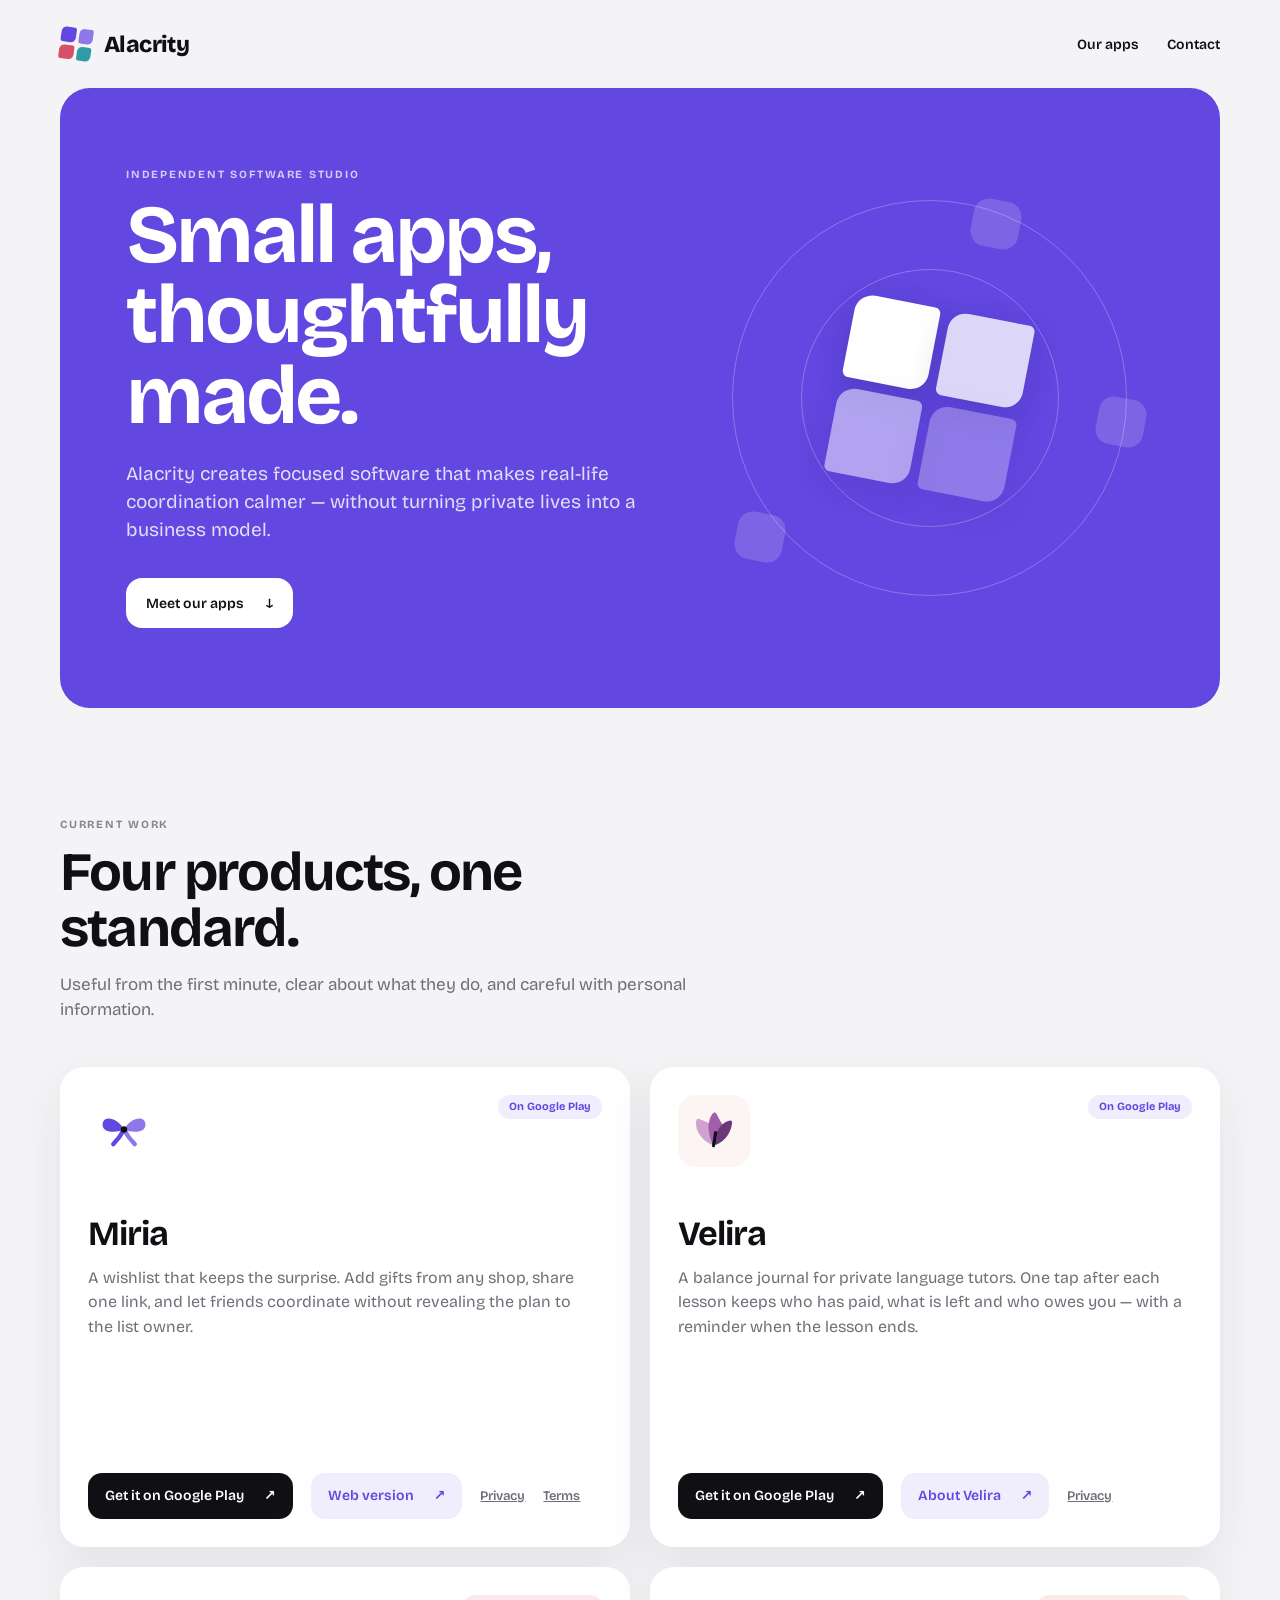
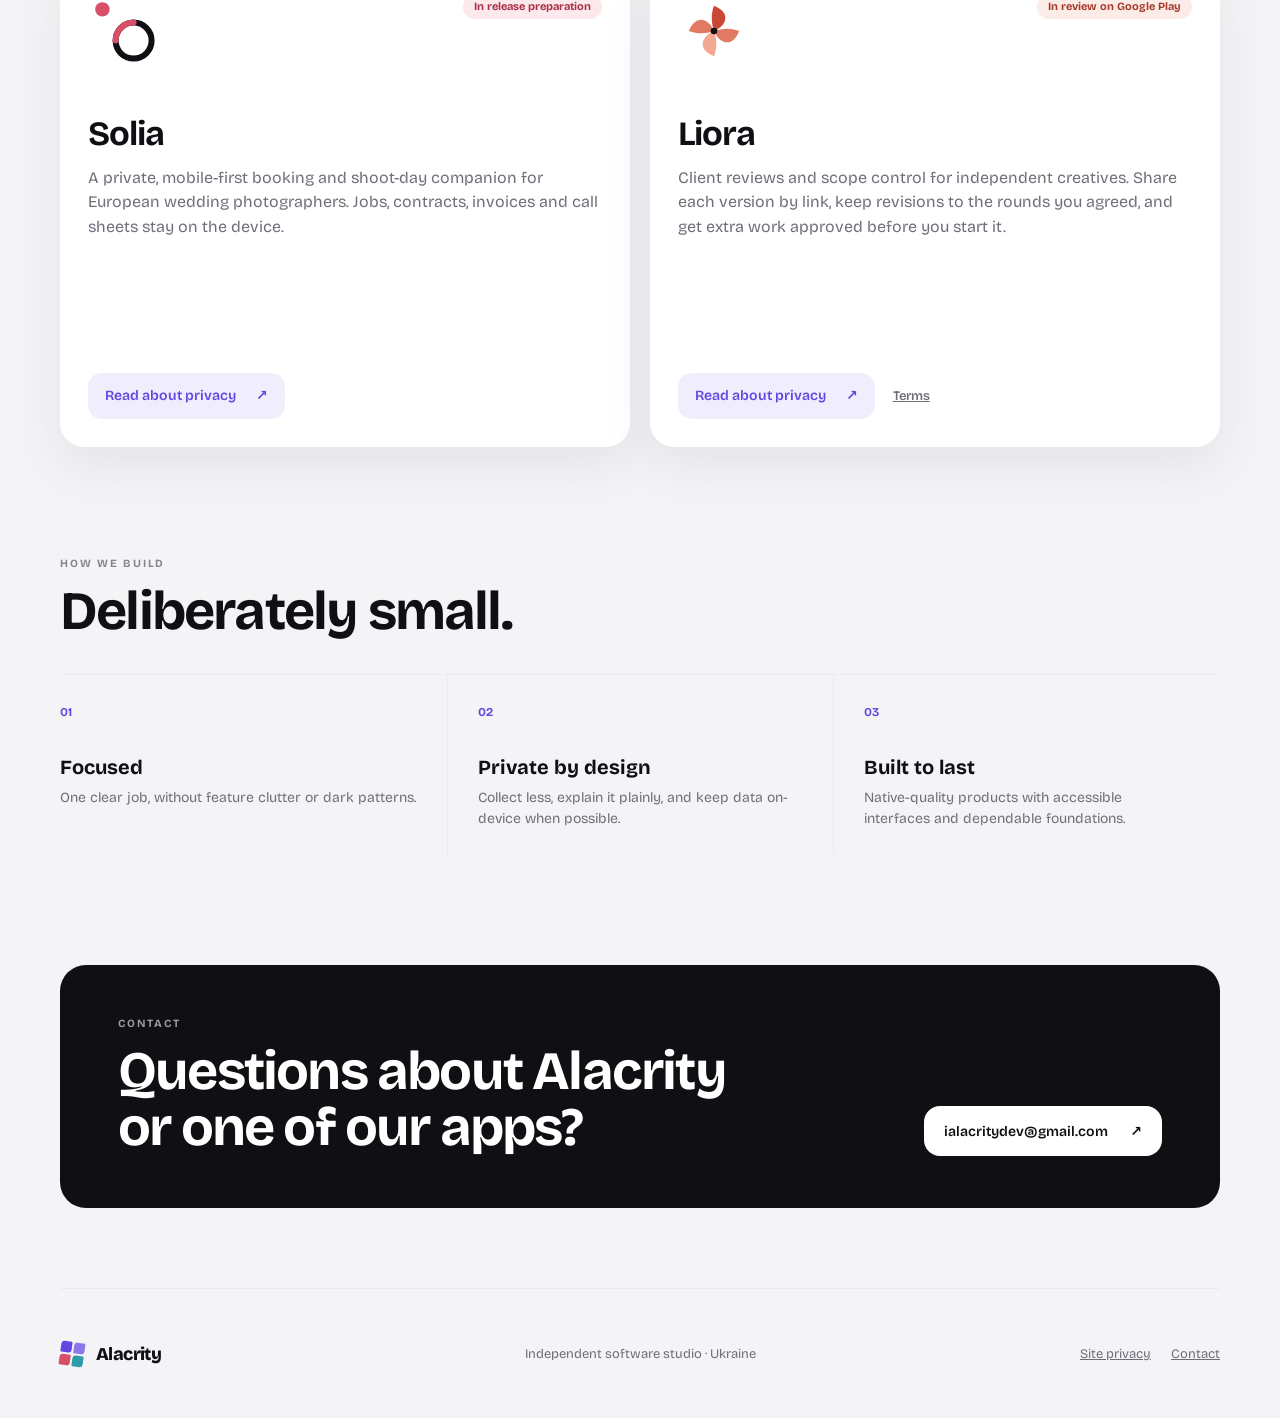
==== commit b77c6d17: "Velira is on Google Play: link the store and its privacy policy Co-Authored-By: Claude Opus 5.5 <nor" ====
--- a/index.html
+++ b/index.html
@@ -68,14 +68,16 @@
           <article class="project project-velira">
             <div class="project-top">
               <img class="app-icon" src="/assets/velira.png" alt="" width="72" height="72" />
-              <span class="status">Coming to Android</span>
+              <span class="status">On Google Play</span>
             </div>
             <div>
               <h3>Velira</h3>
               <p>A balance journal for private language tutors. One tap after each lesson keeps who has paid, what is left and who owes you — with a reminder when the lesson ends.</p>
             </div>
             <div class="project-links">
+              <a class="project-link pressable" href="https://play.google.com/store/apps/details?id=com.alacrity.velira&amp;utm_source=alacrity_site">Get it on Google Play <span aria-hidden="true">↗</span></a>
               <a class="project-link project-link-soft pressable" href="https://velira-nine.vercel.app">About Velira <span aria-hidden="true">↗</span></a>
+              <a class="text-link pressable" href="https://arch3nemy.github.io/velira-privacy/">Privacy</a>
             </div>
           </article>
 
